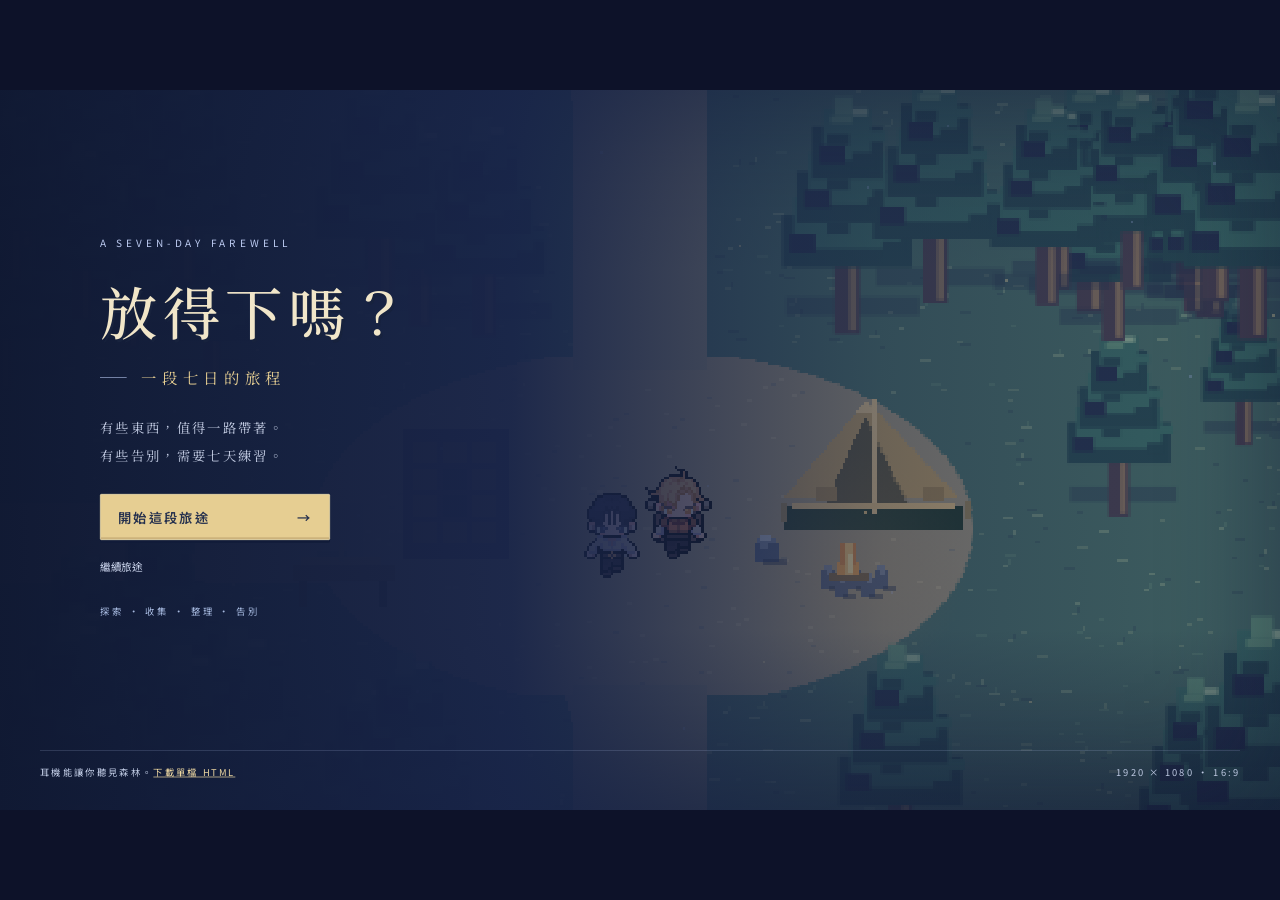
==== index.html @ 3dc8f846 "Publish 2026-10-05" ====
<!doctype html>
<html lang="zh-Hant"><head><meta charset="UTF-8"><meta name="viewport" content="width=device-width,initial-scale=1"><meta name="theme-color" content="#1b2449"><meta name="description" content="七天的旅途，一只逐漸破損的背包，和那些捨不得留下的東西。點陣探索與背包拼圖遊戲。"><title>放得下嗎？</title><link rel="icon" href="data:image/svg+xml,%3Csvg xmlns='http://www.w3.org/2000/svg' viewBox='0 0 32 32'%3E%3Cpath fill='%231a3026' d='M0 0h32v32H0z'/%3E%3Cpath fill='%23e8bf71' d='M12 5h8v8h7v7h-7v7h-8v-7H5v-7h7z'/%3E%3Cpath fill='%2352734e' d='M13 13h6v6h-6z'/%3E%3C/svg%3E"><link rel="stylesheet" href="styles/style.css"><link rel="stylesheet" href="styles/expansion.css"><link rel="stylesheet" href="styles/direction.css"></head>
<body><main id="stage" aria-label="探索遊戲畫面"><canvas id="world" width="480" height="270" aria-label="探索地圖"></canvas><div class="vignette"></div><header><div class="brand"><span class="flower">✣</span><div><strong>第七日</strong><small>花 仍 會 開</small></div><span class="divider"></span><span id="location">營區基地<small>FOREST'S EDGE</small></span></div><div class="daybox"><span class="sun">☼</span><div><span id="day">第一日</span><small id="time">晨光 · 06:00</small></div><div id="days">● ○ ○ ○ ○ ○ ○</div></div><nav><button id="sound" title="切換聲音" aria-label="切換聲音">♫</button><button id="fullscreen" title="全螢幕" aria-label="全螢幕">⛶</button><button id="menu" title="選單 Esc" aria-label="選單">☰</button></nav></header><aside id="quest"><div class="eyebrow">今日的約定 <span id="questDay">01 / 07</span></div><h2 id="questTitle">收集木材</h2><p id="questText">沿著小徑，找一些能用的東西。</p><div class="questline"><span>◇</span><span id="questSub">完成木材組件（上）</span></div></aside><div id="exitlabel">森林小徑 <span>↑</span></div><div id="bubble" hidden></div><div id="interact" hidden><kbd>F</kbd><span></span></div><aside id="mapcard"><div>探索地圖 <small id="mapcount">01 / 04</small></div><div class="mapstrip"><i></i><i></i><i></i><i class="active"></i></div><p id="maphint">森林邊緣的一小片平地</p></aside><div id="toast" role="status"></div><footer><div class="controls"><span><kbd>W A S D</kbd> / <kbd>↑ ↓ ← →</kbd> 移動</span><span><kbd>Shift</kbd> 衝刺</span><span><kbd>F</kbd> 互動</span><span><kbd>E</kbd> 背包</span><span><kbd>Esc</kbd> 選單</span></div><button id="bagbtn"><span>▣</span> 旅人的背包 <small id="bagcount">7 / 36</small><kbd>E</kbd></button></footer><div id="westexit"></div><div id="southexit"></div><div id="fade" aria-hidden="true"></div><div id="overlay" hidden></div><div id="dialogue" hidden></div><div id="intro"><div class="introinner"><div class="eyebrow">A SEVEN-DAY FAREWELL</div><h1 class="intro-symbol">放得下嗎？</h1><div class="subtitle"><span></span>一段七日的旅程<span></span></div><p>有些東西，值得一路帶著。<br>有些告別，需要七天練習。</p><button class="primary" id="start">開始這段旅途 <span>→</span></button><button class="textbutton" id="continue">繼續旅途</button><small>探索 · 收集 · 整理 · 告別</small></div><div class="introfoot">耳機能讓你聽見森林。 <a href="game.html" download="放得下嗎.html">下載單檔 HTML</a><span>1920 × 1080 · 16:9</span></div></div></main><script type="module" src="scripts/main.js"></script></body></html>
---- styles/style.css ----
@import url('https://fonts.googleapis.com/css2?family=Noto+Serif+TC:wght@400;500;600;700&family=Noto+Sans+TC:wght@400;500;600&display=swap');
:root{color-scheme:dark;--ink:#e5e4cb;--muted:#9dada0;--gold:#d8ba7a;--line:#60745b66;--panel:#14241feF}*{box-sizing:border-box}body{margin:0;background:#070e0c;color:var(--ink);font-family:'Noto Sans TC',sans-serif;overflow:hidden;display:grid;place-items:center;height:100dvh}button,input{font:inherit}button{cursor:pointer;color:inherit;background:#21392e;border:1px solid #768a6266;padding:12px 20px;transition:background .15s,border-color .15s}button:hover{background:#36513e;border-color:var(--gold)}button:focus-visible{outline:3px solid var(--gold);outline-offset:4px}button:disabled{opacity:.35;cursor:not-allowed}button.primary{background:#d7bd82;color:#1b2b22;border-color:#f6d99b;font-weight:600}button.primary:hover{background:#ead5a4}button.danger{color:#eea287;border-color:#aa6357}button.textbutton{border:0;background:transparent;color:var(--muted)}[hidden]{display:none!important}#stage{width:1920px;height:1080px;position:relative;overflow:hidden;transform-origin:center;flex:none;background:#183328}#world{position:absolute;width:100%;height:100%;image-rendering:pixelated}.vignette{position:absolute;inset:0;pointer-events:none;box-shadow:inset 0 0 180px 55px #050e0c8a;background:linear-gradient(180deg,#091b1855,transparent 25%,transparent 70%,#09141099)}header{position:absolute;top:40px;left:54px;right:54px;display:flex;align-items:center;justify-content:space-between;gap:30px}header .brand{display:flex;align-items:center;gap:22px}.flower{font-size:52px;color:var(--gold)}.brand strong{font-family:'Noto Serif TC',serif;font-size:30px;letter-spacing:5px}.brand small{display:block;font-size:12px;letter-spacing:4px;margin-top:3px;color:var(--muted)}.divider{height:43px;width:1px;background:#82917566;margin:0 10px}#location{font-size:20px;letter-spacing:3px}#location small{font-size:10px;letter-spacing:2px}.daybox{display:flex;align-items:center;gap:18px;margin-right:210px;background:#12211dd9;border:1px solid var(--line);padding:15px 27px}.daybox .sun{font-size:35px;color:var(--gold)}#day{font-family:'Noto Serif TC';font-size:21px}#time{display:block;font-size:12px;color:var(--muted);margin-top:3px}#days{font-size:13px;letter-spacing:6px;color:var(--gold);border-left:1px solid var(--line);padding-left:24px}nav{display:flex;gap:10px}nav button{font-size:22px;width:52px;height:52px;padding:0;background:#14251dcc}#quest{position:absolute;top:156px;left:55px;width:328px;background:linear-gradient(100deg,#14271ef2,#14271eb3);border:1px solid var(--line);padding:25px 27px;border-left:3px solid #b39c65}.eyebrow{font-size:12px;letter-spacing:3px;color:var(--gold)}#questDay{float:right;color:#99a487;font-size:11px;letter-spacing:1px}#quest h2{font-family:'Noto Serif TC';font-weight:500;font-size:26px;letter-spacing:3px;margin:17px 0 10px}#quest p{color:#a9b7a3;font-size:14px;line-height:1.9;margin:0}.questline{margin-top:20px;border-top:1px solid var(--line);padding-top:17px;font-size:13px;display:flex;gap:12px}.questline>span:first-child{color:var(--gold)}#exitlabel{position:absolute;top:144px;left:50%;transform:translateX(-50%);color:#dddcb2;font-size:15px;letter-spacing:4px;text-shadow:0 2px #101e18}#exitlabel span{display:block;text-align:center;margin-top:10px;font-size:24px;animation:float 2s infinite}#mapcard{position:absolute;bottom:131px;right:55px;width:246px;padding:20px;background:#13251ed9;border:1px solid var(--line);font-size:13px;letter-spacing:2px}#mapcard small{float:right;color:#aab295;font-size:10px}.mapstrip{display:flex;align-items:center;gap:15px;justify-content:center;margin:21px 0}.mapstrip i{width:29px;height:26px;background:#405b45;border:2px solid #6b8060;transform:rotate(45deg)}.mapstrip i.active{background:#c6b275;border-color:#e5d29c;box-shadow:0 0 20px #caba7233}#maphint{font-size:11px;color:var(--muted);letter-spacing:1px;margin:0}footer{position:absolute;bottom:30px;left:54px;right:54px;display:flex;justify-content:space-between;align-items:center;gap:20px}.controls{display:flex;align-items:center;gap:32px;font-size:13px;color:#a9b9a7}kbd{display:inline-block;background:#182b23;border:1px solid #83917a88;box-shadow:0 2px #08140c;border-radius:3px;color:#d6dec7;padding:5px 8px;font:12px 'Noto Sans TC';white-space:nowrap}.controls kbd{margin-right:5px}#bagbtn{display:flex;align-items:center;gap:19px;background:#1b3126eF;padding:16px 22px;font-size:15px;letter-spacing:2px;box-shadow:0 3px #070d09}#bagbtn>span{font-size:28px;color:var(--gold)}#bagbtn small{color:#a4b495;letter-spacing:1px}#interact{position:absolute;transform:translate(-50%,-100%);background:#101c19ee;border:1px solid #bfa870;padding:10px 15px;font-size:14px;white-space:nowrap;pointer-events:none}#interact kbd{margin-right:12px;color:#f6d89b}#bubble{position:absolute;padding:12px 18px;background:#ece1bd;color:#253326;font-size:15px;max-width:310px;box-shadow:5px 5px #0b1d1855;pointer-events:none}#bubble:after{content:'';position:absolute;bottom:-8px;left:20px;border-top:8px solid #ece1bd;border-right:8px solid transparent}#toast{position:absolute;bottom:128px;left:50%;transform:translateX(-50%);padding:14px 28px;background:#15281feb;border:1px solid #9aa37788;color:#e1d5ab;font-size:16px;opacity:0;pointer-events:none;transition:opacity .2s;z-index:9}#toast.show{opacity:1}#intro{position:absolute;inset:0;background:linear-gradient(90deg,#091812eb 0%,#102018c9 37%,#10251e22 70%);z-index:20}.introinner{position:absolute;top:235px;left:190px;text-align:center;width:510px}.introinner .eyebrow{letter-spacing:8px;font-size:12px}h1{font-family:'Noto Serif TC';font-size:104px;letter-spacing:18px;font-weight:500;line-height:1.2;margin:25px 0;color:#eee7cc;text-shadow:3px 4px #14261d}.subtitle{font-family:'Noto Serif TC';display:flex;align-items:center;justify-content:center;gap:22px;font-size:27px;letter-spacing:12px;color:#d1bc88}.subtitle span{width:43px;height:1px;background:#a99d70}.introinner p{font-family:'Noto Serif TC';font-size:17px;line-height:2.4;letter-spacing:4px;color:#bdc4ac;margin:45px 0}.introinner .primary{display:block;width:310px;margin:0 auto;font-size:18px;letter-spacing:5px;padding:19px}.introinner .primary span{margin-left:30px}.introinner .textbutton{margin:12px}.introinner>small{display:block;font-size:12px;letter-spacing:5px;color:#82977d;margin-top:35px}.introfoot{position:absolute;bottom:47px;left:60px;right:60px;color:#94a68e;display:flex;justify-content:space-between;font-size:12px;letter-spacing:3px}#overlay{position:absolute;inset:0;background:#000c;z-index:10;display:flex;align-items:center;justify-content:center}.panel{position:relative;background:#13241fed;border:1px solid #758366;box-shadow:0 0 0 6px #0d1a16,0 0 0 7px #65765b55;padding:36px;max-height:920px;overflow:auto;min-width:460px}.panel h2{font:500 30px 'Noto Serif TC';letter-spacing:5px;margin:10px 0 12px}.panel p{color:#aebda6;font-size:16px;line-height:1.9}.panelhead{display:flex;align-items:center;justify-content:space-between;gap:45px;margin-bottom:22px}.close{font-size:24px;width:44px;height:44px;padding:0;background:transparent}.actions{display:flex;gap:12px;flex-wrap:wrap;margin-top:24px}.menuitems{display:grid;gap:12px;margin-top:30px}.menuitems button{padding:17px 65px;letter-spacing:5px}.hint{font-size:13px!important;color:#8fa28b!important}.columns{display:flex;gap:38px}.grid{display:grid;position:relative;grid-template-columns:repeat(6,66px);grid-template-rows:repeat(6,66px);gap:3px;background:#090f0d;border:5px solid #0b1611;width:max-content;touch-action:none}.cell{background:#1d3127;border:1px solid #53614666;position:relative}.cell.blocked{background:repeating-linear-gradient(135deg,#101b16,#101b16 5px,#374133 6px,#374133 7px);opacity:.7}.cell.good{background:#4b7750!important}.cell.bad{background:#8a3e39!important}.itemcell{background:var(--itemcolor,#766544);border-color:#ddce9366;cursor:grab;box-shadow:inset 0 0 0 3px #0002}.itemcell.selected{outline:2px solid #ead190;outline-offset:-3px}.itemcell canvas{position:absolute;inset:0;width:100%;height:100%;image-rendering:pixelated;pointer-events:none}.itemcell span{position:absolute;bottom:1px;left:3px;font-size:10px;white-space:nowrap;pointer-events:none}.inventoryside{width:330px;display:flex;flex-direction:column}.itemdetail{background:#0c1913;border:1px solid #64714c66;padding:22px;min-height:190px}.itemdetail h3{font:22px 'Noto Serif TC';color:#d9c28e;margin:0 0 15px}.itemdetail p{font-size:14px}.itemdetail .tag{font-size:11px;color:#a8b28e;letter-spacing:2px}.itemlist{display:flex;gap:10px;flex-wrap:wrap;margin:15px 0}.itemchoice{padding:10px 12px;font-size:13px;min-width:90px;max-width:150px}.itemchoice.chosen{border-color:#f0d699;background:#455139}.itemchoice canvas{width:48px;height:48px;image-rendering:pixelated;display:block;margin:auto}.detailactions{display:grid;gap:10px;margin-top:18px}.statline{display:flex;justify-content:space-between;margin:15px 0;font-size:13px;color:#aeb999}.progress{height:5px;background:#31432e}.progress>i{display:block;height:100%;background:#c1b073}#dialogue{position:absolute;left:235px;right:235px;bottom:110px;background:#10211ff5;border:1px solid #8c916a;box-shadow:0 0 0 5px #091612aF;min-height:165px;z-index:30;padding:28px 50px 28px 160px;cursor:pointer}#dialogue canvas{position:absolute;left:24px;bottom:0;width:112px;height:155px;image-rendering:pixelated}#dialogue b{display:block;color:#d8bc82;font:20px 'Noto Serif TC';letter-spacing:4px;margin-bottom:14px}#dialogue p{font:21px 'Noto Serif TC';line-height:1.7;margin:0}#dialogue small{display:block;text-align:right;color:#8fa48b;font-size:11px;letter-spacing:2px;margin-top:12px}.slots{display:grid;grid-template-columns:repeat(4,220px);gap:16px}.slot{height:168px;padding:0;overflow:hidden;text-align:left;background:#12211b}.slot img{display:block;width:100%;height:108px;object-fit:cover;image-rendering:pixelated}.slot span{display:block;margin:8px 12px;font-size:12px}.slot small{color:#a2af98}.garden{display:grid;grid-template-columns:repeat(4,100px);gap:10px}.garden button{height:95px;font-size:28px}.garden button small{display:block;font-size:11px}.assembly{display:grid;grid-template-columns:repeat(2,200px);gap:14px}.assembly button{height:115px}.ending{text-align:center;width:850px}.ending h2{font-size:48px;letter-spacing:12px}.ending p{line-height:2.3}.quality{font:28px 'Noto Serif TC';color:#e2c58a}.fireportrait{width:420px;height:260px;image-rendering:pixelated;border:1px solid var(--line)}.scrolllist{max-height:360px;overflow:auto}.range{display:flex;align-items:center;justify-content:space-between;gap:25px;margin:25px 0}.range input{width:210px;accent-color:#d2b577}.achievement{padding:15px;border-bottom:1px solid var(--line);color:#8b9f8a}.achievement.earned{color:#e1c68e}.dragghost{position:absolute;z-index:40;pointer-events:none;opacity:.85;display:grid;gap:3px}.dragghost i{background:#b9a46b99;border:2px solid #dfd097} @keyframes float{50%{transform:translateY(-6px)}}@media(prefers-reduced-motion:reduce){*{animation:none!important;transition:none!important}}
#stage{position:absolute;left:50%;top:50%;margin:0}
---- styles/expansion.css ----
header .brand{display:none}header{justify-content:space-between;pointer-events:none}header>*{pointer-events:auto}.daybox{margin:0;min-width:380px}#quest{top:151px}#mapcard{width:330px}#westexit,#southexit{position:absolute;color:#dddcb2;text-shadow:0 2px #101e18;font-size:16px;letter-spacing:3px;pointer-events:none}#westexit{left:32px;top:660px}#westexit.east{left:auto;right:32px}#southexit{bottom:106px;left:50%;transform:translateX(-50%)}#fade{position:absolute;inset:0;background:#000;opacity:0;pointer-events:none;z-index:25}.pieceart{position:absolute;pointer-events:none;image-rendering:pixelated;opacity:.95}.belowbag{margin-top:15px;width:416px;min-height:155px;padding:15px}.belowbag p{margin-bottom:0}.inventoryside{min-width:290px}.minishape{display:grid;grid-auto-rows:7px;grid-auto-columns:7px;gap:1px;width:max-content;margin:8px auto}.minishape i{background:#c4b078}.itemchoice small{display:block;font-size:10px;color:#c8c6ac;margin-top:5px}.targetcell{border:1px solid #c9b16a;background:#655b3533}.talkchoices{display:grid;gap:16px;max-width:770px}.talkchoices button{text-align:left;padding:22px}.garden{grid-template-columns:repeat(3,110px)}.garden button{height:90px}.endinglayout{display:flex;gap:46px;align-items:center;width:1170px}.endinglayout>canvas{width:600px;height:450px;image-rendering:pixelated;flex:none;border:1px solid #6d795e}.endinglayout h2{font-size:40px;letter-spacing:5px}.endinglayout p{line-height:2}.endinglayout>div{flex:1}.burialscene{display:flex;gap:35px;align-items:center;max-width:950px}.burialscene canvas{width:480px;height:360px;image-rendering:pixelated}.burialscene>div{max-width:360px}#soulart{display:block;width:960px;height:540px;image-rendering:pixelated}#holdarea{display:flex;align-items:center;justify-content:center;gap:30px;padding-top:20px}#holdring{--progress:0deg;display:grid;place-items:center;width:90px;height:90px;border-radius:50%;background:radial-gradient(circle,#152421 59%,transparent 60%),conic-gradient(#e4d3a5 var(--progress),#36483e 0);font-size:28px;color:#e4d3a5}.intro-symbol{font-size:140px;letter-spacing:0}.panel{max-height:940px}#dialogue{bottom:70px}#dialogue p{max-height:175px;overflow:auto}.introfoot a{color:#d3c697}.introfoot span{margin-left:auto}

#intro{background:#101c18}.introinner{left:160px}.introinner:after{content:'';position:absolute;left:650px;top:20px;width:1px;height:500px;background:#6b796c22}
.staging{border:1px dashed #73856c;padding:12px;min-height:120px;max-height:235px;overflow:auto;background:#09160f66;align-content:flex-start}
.staging:empty:after{content:'拖曳至格子外，暫放在這裡';font-size:13px;color:#87967e;margin:auto}
.grade{font:12px 'Noto Sans TC',sans-serif;color:#b7bb9e;white-space:nowrap}
.cutslots{display:flex;flex-direction:column;align-items:center;gap:8px}.cutslots>button,.scissorsslot{width:94px;min-height:70px;border:1px solid #a0a77a;text-align:center;padding:8px;font-size:12px}.cutslots canvas{width:40px;height:40px;image-rendering:pixelated}.cutslots small{display:block}#clothchoices{max-height:105px;overflow:auto}#clothchoices button{font-size:12px;padding:7px}#docut{width:100%;margin-bottom:8px}
#achievement-toast{position:absolute;right:55px;bottom:120px;width:350px;padding:22px 26px;background:#162b23f5;border:1px solid #b6a879;box-shadow:0 5px 20px #0007;z-index:35;pointer-events:none;opacity:0;transform:translateY(70px);transition:transform .65s,opacity .65s}#achievement-toast.show{opacity:1;transform:translateY(0)}#achievement-toast small{color:#c9af7b;letter-spacing:3px}#achievement-toast strong{display:block;font:24px 'Noto Serif TC';margin:10px 0}#achievement-toast p{font-size:13px;line-height:1.7;margin:0;color:#c7cfb4}
---- styles/direction.css ----
/* 靛藍旅途：1920 × 1080 的介面皮膚。格子尺寸由遊戲邏輯共用，維持 66 + 3 px。 */
:root{--ink:#f0eee5;--muted:#b4bdd9;--gold:#e6ce92;--line:#8796ca66;--panel:#1b2449;--blue:#718ce0;--paper:#e8dfc4;--paper-ink:#303955}
body{background:#0d1229}#stage{background:#293c57}
button{background:#2b3b66;border-color:#8495c080;box-shadow:inset 0 2px #b0bee318,0 3px #0e1630;border-radius:2px}
button:hover{background:#405789;border-color:#e6ce92}button:active{box-shadow:inset 0 2px #0e163055}
button.primary{background:#e6ce92;color:#26314e;border-color:#f4e5b9;box-shadow:inset 0 -3px #b3986680,0 4px #111b39}
button.primary:hover{background:#f0dfb0}button.danger{color:#efb5a3;border-color:#c18480}button.textbutton{box-shadow:none}
.vignette{box-shadow:inset 0 0 140px 35px #1019326b;background:linear-gradient(180deg,#111a3933,transparent 25%,transparent 75%,#10152e80)}
.daybox,#quest,#mapcard,#bagbtn{background:#1b284beF;border:2px solid #8293bd;box-shadow:inset 0 0 0 4px #1a2545,inset 0 0 0 5px #9ca8cc33,0 5px #10172a80}
.daybox{min-width:392px;padding:16px 26px}.daybox .sun{color:#f0d797}#day{font-size:24px}#time{font-size:14px}#days{font-size:14px;color:#e6ce92}
nav button{background:#202d50ed;border-color:#91a0c3;color:#e8ddbc;width:56px;height:56px}
#quest{width:336px;padding:24px 26px;border-top:4px solid #d6c18d}#quest h2{color:#f2e5c2;margin-top:15px}#quest p{color:#c8d0e4;font-size:16px}
.eyebrow{font-size:14px;letter-spacing:3px}#questDay{color:#bac4df;font-size:13px}.questline{font-size:14px;border-color:#91a0c34d;line-height:1.7}
#mapcard{padding:22px 24px;font-size:16px}#mapcard small{color:#c4cbe1;font-size:13px}.mapstrip{gap:19px;margin:24px 0}
.mapstrip i{background:#3b507a;border-color:#8299c2;width:24px;height:24px}.mapstrip i.active{background:#ead8a2;border-color:#fff0c4;box-shadow:0 0 0 4px #e6ce921c}#maphint{font-size:14px;line-height:1.7}
.controls{gap:22px;color:#e0e4ef;font-size:14px;text-shadow:0 2px #111a31}.controls kbd{margin-right:7px}kbd{background:#233458;border-color:#8e9fc1;color:#f4e9ca;box-shadow:0 2px #10172a;border-radius:2px;font-size:13px}
#bagbtn{padding:18px 22px;font-size:17px;border-color:#cfba89}#bagbtn small{color:#c9d1e5;font-size:14px}
#exitlabel,#westexit,#southexit{color:#fff0c4;text-shadow:0 2px #182342,2px 0 #182342,-2px 0 #182342}#exitlabel{font-size:17px}
#interact{background:#1b284bf5;border:2px solid #e6ce92;color:#fff0d0;font-size:16px;box-shadow:0 4px #10172a66}
#bubble{background:#ece3c8;color:#293653;box-shadow:4px 4px #19264580}#bubble:after{border-top-color:#ece3c8}
#toast{background:#202e52f5;border-color:#c6b991;color:#f4e5bd}
#overlay{background:#0b1225bb}
.panel{background:#1d294c;border:2px solid #d7c38f;box-shadow:0 0 0 5px #111b35,0 0 0 7px #8093bd,inset 0 0 0 7px #34476a;padding:34px 40px;scrollbar-color:#8e9dc3 #1d294c}
.panelhead{border-bottom:1px solid #a1afd04d;padding-bottom:18px;margin-bottom:22px}.panelhead h2{color:#f0dfb0;font-size:30px}.panelhead h2:before{content:'✧';color:#a1b7f2;margin-right:18px;font-size:24px}
.panel p{color:#c7d0e7}.panel .hint{color:#bac6df!important;font-size:14px!important;line-height:1.8}.close{background:#27395b;color:#e9d4a0;border:1px solid #8b9cbf}
.itemdetail{background:var(--paper);border:2px solid #b8a783;box-shadow:inset 0 0 0 4px #f7eed344;color:var(--paper-ink)}
.itemdetail h3{color:#303955;font-weight:600}.itemdetail p{color:#39435c;font-size:16px;line-height:1.8}.itemdetail .tag,.itemdetail .grade{color:#59627a;font-size:13px}
.inventory-panel{width:1060px;max-height:976px;padding:26px 38px}.inventory-panel .panelhead{padding-bottom:12px;margin-bottom:20px}.inventory-panel .columns{gap:38px}.inventory-panel .inventoryside{width:410px;min-width:340px}
.pack-column{width:466px;flex:none}.pack-surface{padding:16px 20px 22px;background:#3a4d76;border:2px solid #8194c1;outline:1px dashed #b5c0d077;outline-offset:-9px;box-shadow:inset 0 8px #7185ad33,0 5px #111b35}
.pack-surface .statline{margin:0 0 16px;color:#e4e4e5;font-size:14px;gap:10px}.pack-surface .statline span:first-child{color:#f0d9a0}
.grid{background:#17243d;border-color:#17243d;box-shadow:0 0 0 1px #98a7c466}.cell{background:#2b3d61;border-color:#7286af66;box-shadow:inset 0 2px #b4c4e711}
.cell.blocked{background:repeating-linear-gradient(135deg,#19233b,#19233b 6px,#68627b 7px,#68627b 9px);opacity:.8}
.itemcell{background:var(--itemcolor,#766544);border-color:#f0e4bb80;box-shadow:inset 0 0 0 3px #11152622}.itemcell.selected{outline:3px solid #ffe4a2;outline-offset:-4px}
.cell.good{background:#4e8e7e!important;outline:2px solid #b6e4c5;outline-offset:-3px}.cell.bad{background:#945b69!important;outline:2px solid #f4b9ae;outline-offset:-3px}
.belowbag{width:466px;margin-top:18px;min-height:136px;padding:16px 19px}.belowbag h3{margin-bottom:10px}.belowbag p{margin-top:8px}
.staging{background:#15203b;border:2px dashed #8096c0;min-height:178px;max-height:235px;padding:15px;margin-top:14px}.staging:empty:after{color:#bcc9e3;font-size:14px;line-height:1.8}
.inventoryside>.eyebrow{padding-top:6px}.inventoryside>.hint{margin-top:2px}.inventoryside>.travel-note{margin-top:auto;padding:18px 0 0;border-top:1px solid #91a4ce55}
.itemchoice{background:#334468;font-size:14px}.itemchoice.chosen{background:#526395;border-color:#efd89c}.itemchoice small{font-size:12px;color:#ccd5e9}
.detailactions{gap:12px}.detailactions button{padding:15px 20px;text-align:left}.detailactions kbd{float:right}.targetcell{border-color:#f2d69a;background:#ead29522}.statline{color:#c6d0e6;font-size:14px}
.cutslots>button,.scissorsslot{border-color:#94a8d3}.progress{background:#31446c}.progress>i{background:#e6ce92}.minishape i{background:#e6ce92}
#dialogue{background:#e8dfc6;border:3px solid #b7a77d;box-shadow:0 0 0 5px #17233e,0 0 0 7px #8f9dc0;color:#303854;left:235px;right:235px;padding:26px 42px 24px 166px;min-height:176px}
#dialogue b{color:#394d79;font-size:22px}#dialogue p{color:#29334d;font-size:23px}#dialogue small{color:#5b6380;font-size:13px}#dialogue canvas{left:28px}
.talkchoices button{background:#2f426b;border-color:#879cc3;font-size:17px;line-height:1.8}.talkchoices button:hover{background:#465e90}
.slot{background:#253657;border-color:#8c9dbe}.slot span{font-size:14px}.slot small{color:#c2cde2}.range input{accent-color:#e6ce92}.achievement{color:#aebcda}.achievement.earned,.quality{color:#eed69d}
#achievement-toast{background:#1e2c51f5;border:2px solid #e6ce92;box-shadow:inset 0 0 0 4px #384c76,0 5px #11172d99}#achievement-toast p{color:#cbd4e8;font-size:14px}#achievement-toast small{color:#eed7a2}
#holdring{background:radial-gradient(circle,#1d2a4b 59%,transparent 60%),conic-gradient(#e6ce92 var(--progress),#496188 0)}
#intro{background:linear-gradient(90deg,#101933fc 0%,#182448f5 40%,#1b294680 69%,#111b3c33 100%)}
#stage:has(#intro:not([hidden]))>header,#stage:has(#intro:not([hidden]))>#quest,#stage:has(#intro:not([hidden]))>#mapcard,#stage:has(#intro:not([hidden]))>footer,#stage:has(#intro:not([hidden]))>#exitlabel,#stage:has(#intro:not([hidden]))>#westexit,#stage:has(#intro:not([hidden]))>#southexit{visibility:hidden}
.introinner{top:218px;left:150px;width:630px;text-align:left}.introinner:after{display:none}.introinner .eyebrow{font-size:15px;letter-spacing:6px;color:#bccaf1}
.introinner h1.intro-symbol{font-size:86px;letter-spacing:8px;margin:32px 0 24px;line-height:1.4;color:#f1e6c9;text-shadow:3px 4px #17223d}
.subtitle{justify-content:flex-start;font-size:23px;letter-spacing:8px;color:#e6ce92}.subtitle span{background:#a4b3da;width:40px}.subtitle span:last-child{display:none}
.introinner p{font-size:20px;letter-spacing:3px;color:#c4cde4;margin:38px 0 36px;line-height:2.1}.introinner .primary{margin:0;width:345px;text-align:left;padding:19px 26px;font-size:20px;letter-spacing:3px}.introinner .primary span{float:right;margin-left:0}
.introinner .textbutton{margin:16px 0;padding-left:0;font-size:16px;color:#cad4eb}.introinner>small{font-size:14px;letter-spacing:4px;color:#a6b9df;margin-top:16px}
.introfoot{color:#bfcae3;font-size:14px;border-top:1px solid #a0b1d844;padding-top:22px}.introfoot a{color:#eed8a2}
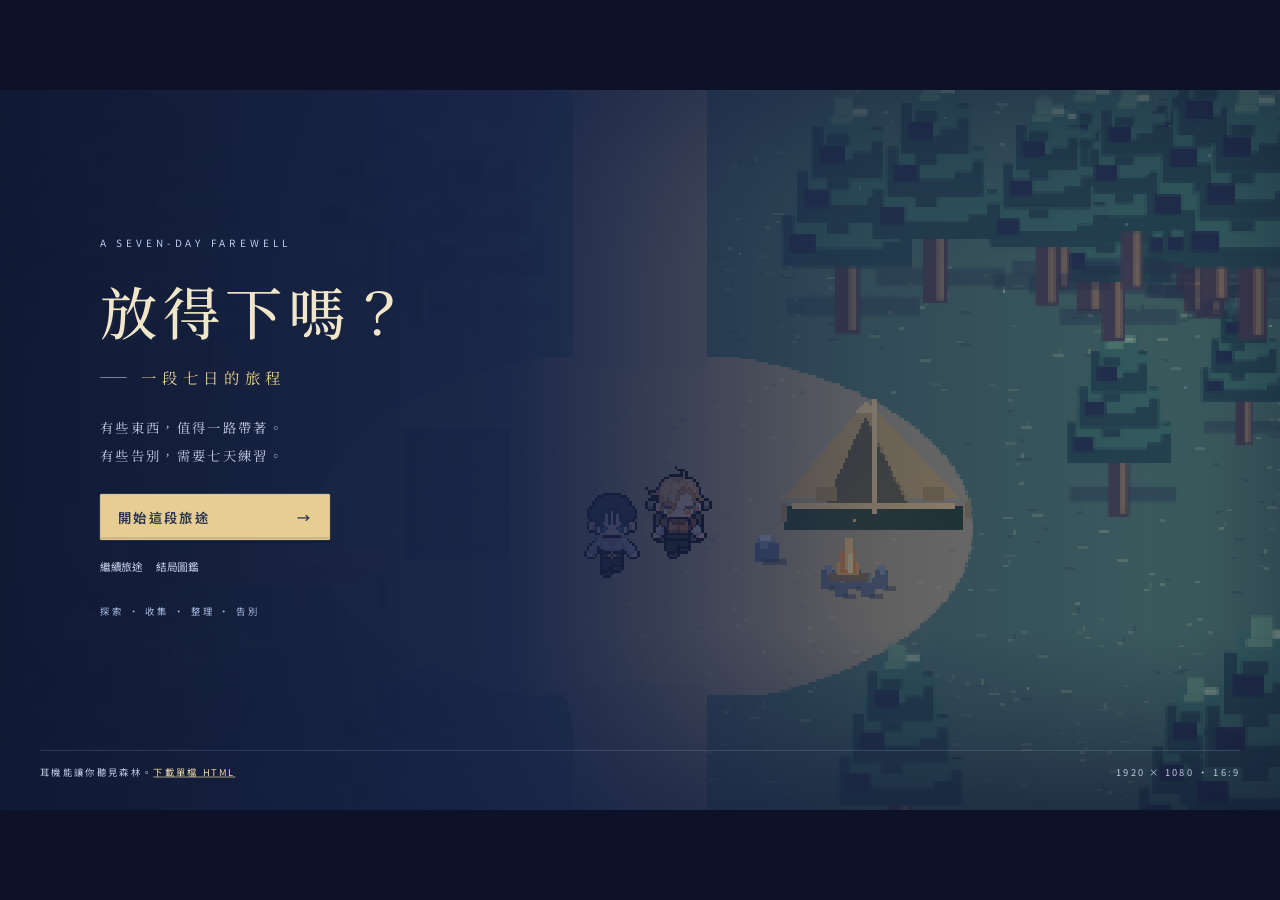
==== commit f7ea710e: "Publish 2026-10-05" ====
--- a/index.html
+++ b/index.html
@@ -1,3 +1,3 @@
 <!doctype html>
 <html lang="zh-Hant"><head><meta charset="UTF-8"><meta name="viewport" content="width=device-width,initial-scale=1"><meta name="theme-color" content="#1b2449"><meta name="description" content="七天的旅途，一只逐漸破損的背包，和那些捨不得留下的東西。點陣探索與背包拼圖遊戲。"><title>放得下嗎？</title><link rel="icon" href="data:image/svg+xml,%3Csvg xmlns='http://www.w3.org/2000/svg' viewBox='0 0 32 32'%3E%3Cpath fill='%231a3026' d='M0 0h32v32H0z'/%3E%3Cpath fill='%23e8bf71' d='M12 5h8v8h7v7h-7v7h-8v-7H5v-7h7z'/%3E%3Cpath fill='%2352734e' d='M13 13h6v6h-6z'/%3E%3C/svg%3E"><link rel="stylesheet" href="styles/style.css"><link rel="stylesheet" href="styles/expansion.css"><link rel="stylesheet" href="styles/direction.css"></head>
-<body><main id="stage" aria-label="探索遊戲畫面"><canvas id="world" width="480" height="270" aria-label="探索地圖"></canvas><div class="vignette"></div><header><div class="brand"><span class="flower">✣</span><div><strong>第七日</strong><small>花 仍 會 開</small></div><span class="divider"></span><span id="location">營區基地<small>FOREST'S EDGE</small></span></div><div class="daybox"><span class="sun">☼</span><div><span id="day">第一日</span><small id="time">晨光 · 06:00</small></div><div id="days">● ○ ○ ○ ○ ○ ○</div></div><nav><button id="sound" title="切換聲音" aria-label="切換聲音">♫</button><button id="fullscreen" title="全螢幕" aria-label="全螢幕">⛶</button><button id="menu" title="選單 Esc" aria-label="選單">☰</button></nav></header><aside id="quest"><div class="eyebrow">今日的約定 <span id="questDay">01 / 07</span></div><h2 id="questTitle">收集木材</h2><p id="questText">沿著小徑，找一些能用的東西。</p><div class="questline"><span>◇</span><span id="questSub">完成木材組件（上）</span></div></aside><div id="exitlabel">森林小徑 <span>↑</span></div><div id="bubble" hidden></div><div id="interact" hidden><kbd>F</kbd><span></span></div><aside id="mapcard"><div>探索地圖 <small id="mapcount">01 / 04</small></div><div class="mapstrip"><i></i><i></i><i></i><i class="active"></i></div><p id="maphint">森林邊緣的一小片平地</p></aside><div id="toast" role="status"></div><footer><div class="controls"><span><kbd>W A S D</kbd> / <kbd>↑ ↓ ← →</kbd> 移動</span><span><kbd>Shift</kbd> 衝刺</span><span><kbd>F</kbd> 互動</span><span><kbd>E</kbd> 背包</span><span><kbd>Esc</kbd> 選單</span></div><button id="bagbtn"><span>▣</span> 旅人的背包 <small id="bagcount">7 / 36</small><kbd>E</kbd></button></footer><div id="westexit"></div><div id="southexit"></div><div id="fade" aria-hidden="true"></div><div id="overlay" hidden></div><div id="dialogue" hidden></div><div id="intro"><div class="introinner"><div class="eyebrow">A SEVEN-DAY FAREWELL</div><h1 class="intro-symbol">放得下嗎？</h1><div class="subtitle"><span></span>一段七日的旅程<span></span></div><p>有些東西，值得一路帶著。<br>有些告別，需要七天練習。</p><button class="primary" id="start">開始這段旅途 <span>→</span></button><button class="textbutton" id="continue">繼續旅途</button><small>探索 · 收集 · 整理 · 告別</small></div><div class="introfoot">耳機能讓你聽見森林。 <a href="game.html" download="放得下嗎.html">下載單檔 HTML</a><span>1920 × 1080 · 16:9</span></div></div></main><script type="module" src="scripts/main.js"></script></body></html>
+<body><main id="stage" aria-label="探索遊戲畫面"><canvas id="world" width="480" height="270" aria-label="探索地圖"></canvas><div class="vignette"></div><header><div class="brand"><span class="flower">✣</span><div><strong>第七日</strong><small>花 仍 會 開</small></div><span class="divider"></span><span id="location">營區基地<small>FOREST'S EDGE</small></span></div><div class="daybox"><span class="sun">☼</span><div><span id="day">第一日</span><small id="time">晨光 · 06:00</small></div><div id="days">● ○ ○ ○ ○ ○ ○</div></div><nav><button id="sound" title="切換聲音" aria-label="切換聲音">♫</button><button id="fullscreen" title="全螢幕" aria-label="全螢幕">⛶</button><button id="menu" title="選單 Esc" aria-label="選單">☰</button></nav></header><aside id="quest"><div class="eyebrow">今日的約定 <span id="questDay">01 / 07</span></div><h2 id="questTitle">收集木材</h2><p id="questText">沿著小徑，找一些能用的東西。</p><div class="questline"><span>◇</span><span id="questSub">完成木材組件（上）</span></div></aside><div id="exitlabel">森林小徑 <span>↑</span></div><div id="bubble" hidden></div><div id="interact" hidden><kbd>F</kbd><span></span></div><aside id="mapcard"><div>探索地圖 <small id="mapcount">01 / 04</small></div><div class="mapstrip"><i></i><i></i><i></i><i class="active"></i></div><p id="maphint">森林邊緣的一小片平地</p></aside><div id="toast" role="status"></div><footer><div class="controls"><span><kbd>W A S D</kbd> / <kbd>↑ ↓ ← →</kbd> 移動</span><span><kbd>Shift</kbd> 衝刺</span><span><kbd>F</kbd> 互動</span><span><kbd>E</kbd> 背包</span><span><kbd>Esc</kbd> 選單</span></div><button id="bagbtn"><span>▣</span> 旅人的背包 <small id="bagcount">7 / 36</small><kbd>E</kbd></button></footer><div id="westexit"></div><div id="southexit"></div><div id="fade" aria-hidden="true"></div><div id="overlay" hidden></div><div id="dialogue" hidden></div><div id="intro"><div class="introinner"><div class="eyebrow">A SEVEN-DAY FAREWELL</div><h1 class="intro-symbol">放得下嗎？</h1><div class="subtitle"><span></span>一段七日的旅程<span></span></div><p>有些東西，值得一路帶著。<br>有些告別，需要七天練習。</p><button class="primary" id="start">開始這段旅途 <span>→</span></button><button class="textbutton" id="continue">繼續旅途</button><button class="textbutton" id="gallery">結局圖鑑</button><small>探索 · 收集 · 整理 · 告別</small></div><div class="introfoot">耳機能讓你聽見森林。 <a href="game.html" download="放得下嗎.html">下載單檔 HTML</a><span>1920 × 1080 · 16:9</span></div></div></main><script type="module" src="scripts/main.js"></script></body></html>
--- a/styles/direction.css
+++ b/styles/direction.css
@@ -52,3 +52,21 @@
 .introinner p{font-size:20px;letter-spacing:3px;color:#c4cde4;margin:38px 0 36px;line-height:2.1}.introinner .primary{margin:0;width:345px;text-align:left;padding:19px 26px;font-size:20px;letter-spacing:3px}.introinner .primary span{float:right;margin-left:0}
 .introinner .textbutton{margin:16px 0;padding-left:0;font-size:16px;color:#cad4eb}.introinner>small{font-size:14px;letter-spacing:4px;color:#a6b9df;margin-top:16px}
 .introfoot{color:#bfcae3;font-size:14px;border-top:1px solid #a0b1d844;padding-top:22px}.introfoot a{color:#eed8a2}
+/* 結局圖文依序淡入；全部出現後才顯示右下角的「回到選單」。 */
+@keyframes endingReveal{from{opacity:0;transform:translateY(10px)}to{opacity:1;transform:none}}
+@keyframes endingButton{0%{opacity:0;visibility:hidden}1%{visibility:visible}100%{opacity:1;visibility:visible}}
+.endingreveal>canvas{animation:endingReveal 1.5s ease-out both}
+.endingreveal .eyebrow,.endingreveal h2{animation:endingReveal 1.2s 1.5s ease-out both}
+.endingreveal p:not(.hint){animation:endingReveal 1.5s 3s ease-out both}
+.endingreveal .hint{animation:endingReveal 1s 4.5s ease-out both}
+.panel:has(.endmenu){padding-bottom:100px}
+.endmenu{position:absolute;right:40px;bottom:32px;animation:endingButton .8s 5.5s ease-out both}
+/* 起始選單的結局圖鑑。 */
+.endinggallery{display:grid;grid-template-columns:repeat(5,208px);gap:16px;margin:8px 0 20px}
+.endingcell{height:206px;padding:0;overflow:hidden;background:#253657;border:2px solid #8c9dbe;display:flex;flex-direction:column}
+.endingcell canvas{display:block;width:100%;height:156px;image-rendering:pixelated}
+.endingcell span{display:block;margin:12px 14px;font-size:16px;color:#f2e5c2;text-align:left}
+.endingcell.locked{background:#18223f;border:2px dashed #5d6b92}
+#endingdetail{min-height:110px}
+/* 從起始選單開啟的視窗（讀檔、結局圖鑑）疊在起始畫面之上，不露出遊戲 HUD。 */
+#overlay.overtitle{z-index:30}
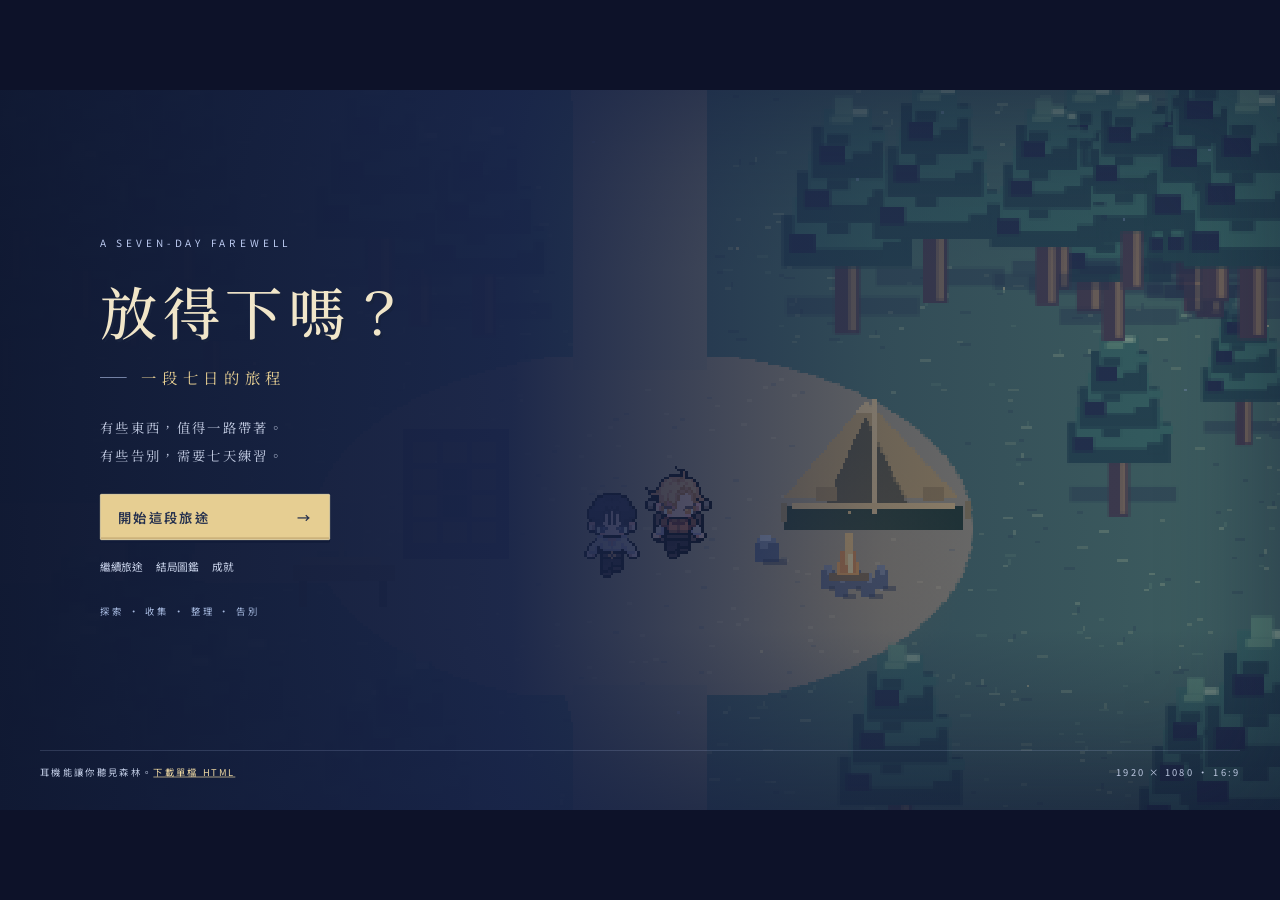
==== commit 34352194: "Publish 2026-10-05" ====
--- a/index.html
+++ b/index.html
@@ -1,3 +1,3 @@
 <!doctype html>
 <html lang="zh-Hant"><head><meta charset="UTF-8"><meta name="viewport" content="width=device-width,initial-scale=1"><meta name="theme-color" content="#1b2449"><meta name="description" content="七天的旅途，一只逐漸破損的背包，和那些捨不得留下的東西。點陣探索與背包拼圖遊戲。"><title>放得下嗎？</title><link rel="icon" href="data:image/svg+xml,%3Csvg xmlns='http://www.w3.org/2000/svg' viewBox='0 0 32 32'%3E%3Cpath fill='%231a3026' d='M0 0h32v32H0z'/%3E%3Cpath fill='%23e8bf71' d='M12 5h8v8h7v7h-7v7h-8v-7H5v-7h7z'/%3E%3Cpath fill='%2352734e' d='M13 13h6v6h-6z'/%3E%3C/svg%3E"><link rel="stylesheet" href="styles/style.css"><link rel="stylesheet" href="styles/expansion.css"><link rel="stylesheet" href="styles/direction.css"></head>
-<body><main id="stage" aria-label="探索遊戲畫面"><canvas id="world" width="480" height="270" aria-label="探索地圖"></canvas><div class="vignette"></div><header><div class="brand"><span class="flower">✣</span><div><strong>第七日</strong><small>花 仍 會 開</small></div><span class="divider"></span><span id="location">營區基地<small>FOREST'S EDGE</small></span></div><div class="daybox"><span class="sun">☼</span><div><span id="day">第一日</span><small id="time">晨光 · 06:00</small></div><div id="days">● ○ ○ ○ ○ ○ ○</div></div><nav><button id="sound" title="切換聲音" aria-label="切換聲音">♫</button><button id="fullscreen" title="全螢幕" aria-label="全螢幕">⛶</button><button id="menu" title="選單 Esc" aria-label="選單">☰</button></nav></header><aside id="quest"><div class="eyebrow">今日的約定 <span id="questDay">01 / 07</span></div><h2 id="questTitle">收集木材</h2><p id="questText">沿著小徑，找一些能用的東西。</p><div class="questline"><span>◇</span><span id="questSub">完成木材組件（上）</span></div></aside><div id="exitlabel">森林小徑 <span>↑</span></div><div id="bubble" hidden></div><div id="interact" hidden><kbd>F</kbd><span></span></div><aside id="mapcard"><div>探索地圖 <small id="mapcount">01 / 04</small></div><div class="mapstrip"><i></i><i></i><i></i><i class="active"></i></div><p id="maphint">森林邊緣的一小片平地</p></aside><div id="toast" role="status"></div><footer><div class="controls"><span><kbd>W A S D</kbd> / <kbd>↑ ↓ ← →</kbd> 移動</span><span><kbd>Shift</kbd> 衝刺</span><span><kbd>F</kbd> 互動</span><span><kbd>E</kbd> 背包</span><span><kbd>Esc</kbd> 選單</span></div><button id="bagbtn"><span>▣</span> 旅人的背包 <small id="bagcount">7 / 36</small><kbd>E</kbd></button></footer><div id="westexit"></div><div id="southexit"></div><div id="fade" aria-hidden="true"></div><div id="overlay" hidden></div><div id="dialogue" hidden></div><div id="intro"><div class="introinner"><div class="eyebrow">A SEVEN-DAY FAREWELL</div><h1 class="intro-symbol">放得下嗎？</h1><div class="subtitle"><span></span>一段七日的旅程<span></span></div><p>有些東西，值得一路帶著。<br>有些告別，需要七天練習。</p><button class="primary" id="start">開始這段旅途 <span>→</span></button><button class="textbutton" id="continue">繼續旅途</button><button class="textbutton" id="gallery">結局圖鑑</button><small>探索 · 收集 · 整理 · 告別</small></div><div class="introfoot">耳機能讓你聽見森林。 <a href="game.html" download="放得下嗎.html">下載單檔 HTML</a><span>1920 × 1080 · 16:9</span></div></div></main><script type="module" src="scripts/main.js"></script></body></html>
+<body><main id="stage" aria-label="探索遊戲畫面"><canvas id="world" width="480" height="270" aria-label="探索地圖"></canvas><div class="vignette"></div><header><div class="brand"><span class="flower">✣</span><div><strong>第七日</strong><small>花 仍 會 開</small></div><span class="divider"></span><span id="location">營區基地<small>FOREST'S EDGE</small></span></div><div class="daybox"><span class="sun">☼</span><div><span id="day">第一日</span><small id="time">晨光 · 06:00</small></div><div id="days">● ○ ○ ○ ○ ○ ○</div></div><nav><button id="sound" title="切換聲音" aria-label="切換聲音">♫</button><button id="fullscreen" title="全螢幕" aria-label="全螢幕">⛶</button><button id="menu" title="選單 Esc" aria-label="選單">☰</button></nav></header><aside id="quest"><div class="eyebrow">今日的約定 <span id="questDay">01 / 07</span></div><h2 id="questTitle">收集木材</h2><p id="questText">沿著小徑，找一些能用的東西。</p><div class="questline"><span>◇</span><span id="questSub">完成木材組件（上）</span></div></aside><div id="exitlabel">森林小徑 <span>↑</span></div><div id="bubble" hidden></div><div id="interact" hidden><kbd>F</kbd><span></span></div><aside id="mapcard"><div>探索地圖 <small id="mapcount">01 / 04</small></div><div class="mapstrip"><i></i><i></i><i></i><i class="active"></i></div><p id="maphint">森林邊緣的一小片平地</p></aside><div id="toast" role="status"></div><footer><div class="controls"><span><kbd>W A S D</kbd> / <kbd>↑ ↓ ← →</kbd> 移動</span><span><kbd>Shift</kbd> 衝刺</span><span><kbd>F</kbd> 互動</span><span><kbd>E</kbd> 背包</span><span><kbd>Esc</kbd> 選單</span></div><button id="bagbtn"><span>▣</span> 旅人的背包 <small id="bagcount">7 / 36</small><kbd>E</kbd></button></footer><div id="westexit"></div><div id="southexit"></div><div id="fade" aria-hidden="true"></div><div id="overlay" hidden></div><div id="dialogue" hidden></div><div id="intro"><div class="introinner"><div class="eyebrow">A SEVEN-DAY FAREWELL</div><h1 class="intro-symbol">放得下嗎？</h1><div class="subtitle"><span></span>一段七日的旅程<span></span></div><p>有些東西，值得一路帶著。<br>有些告別，需要七天練習。</p><button class="primary" id="start">開始這段旅途 <span>→</span></button><button class="textbutton" id="continue">繼續旅途</button><button class="textbutton" id="gallery">結局圖鑑</button><button class="textbutton" id="titleachievements">成就</button><small>探索 · 收集 · 整理 · 告別</small></div><div class="introfoot">耳機能讓你聽見森林。 <a href="game.html" download="放得下嗎.html">下載單檔 HTML</a><span>1920 × 1080 · 16:9</span></div></div></main><script type="module" src="scripts/main.js"></script></body></html>
